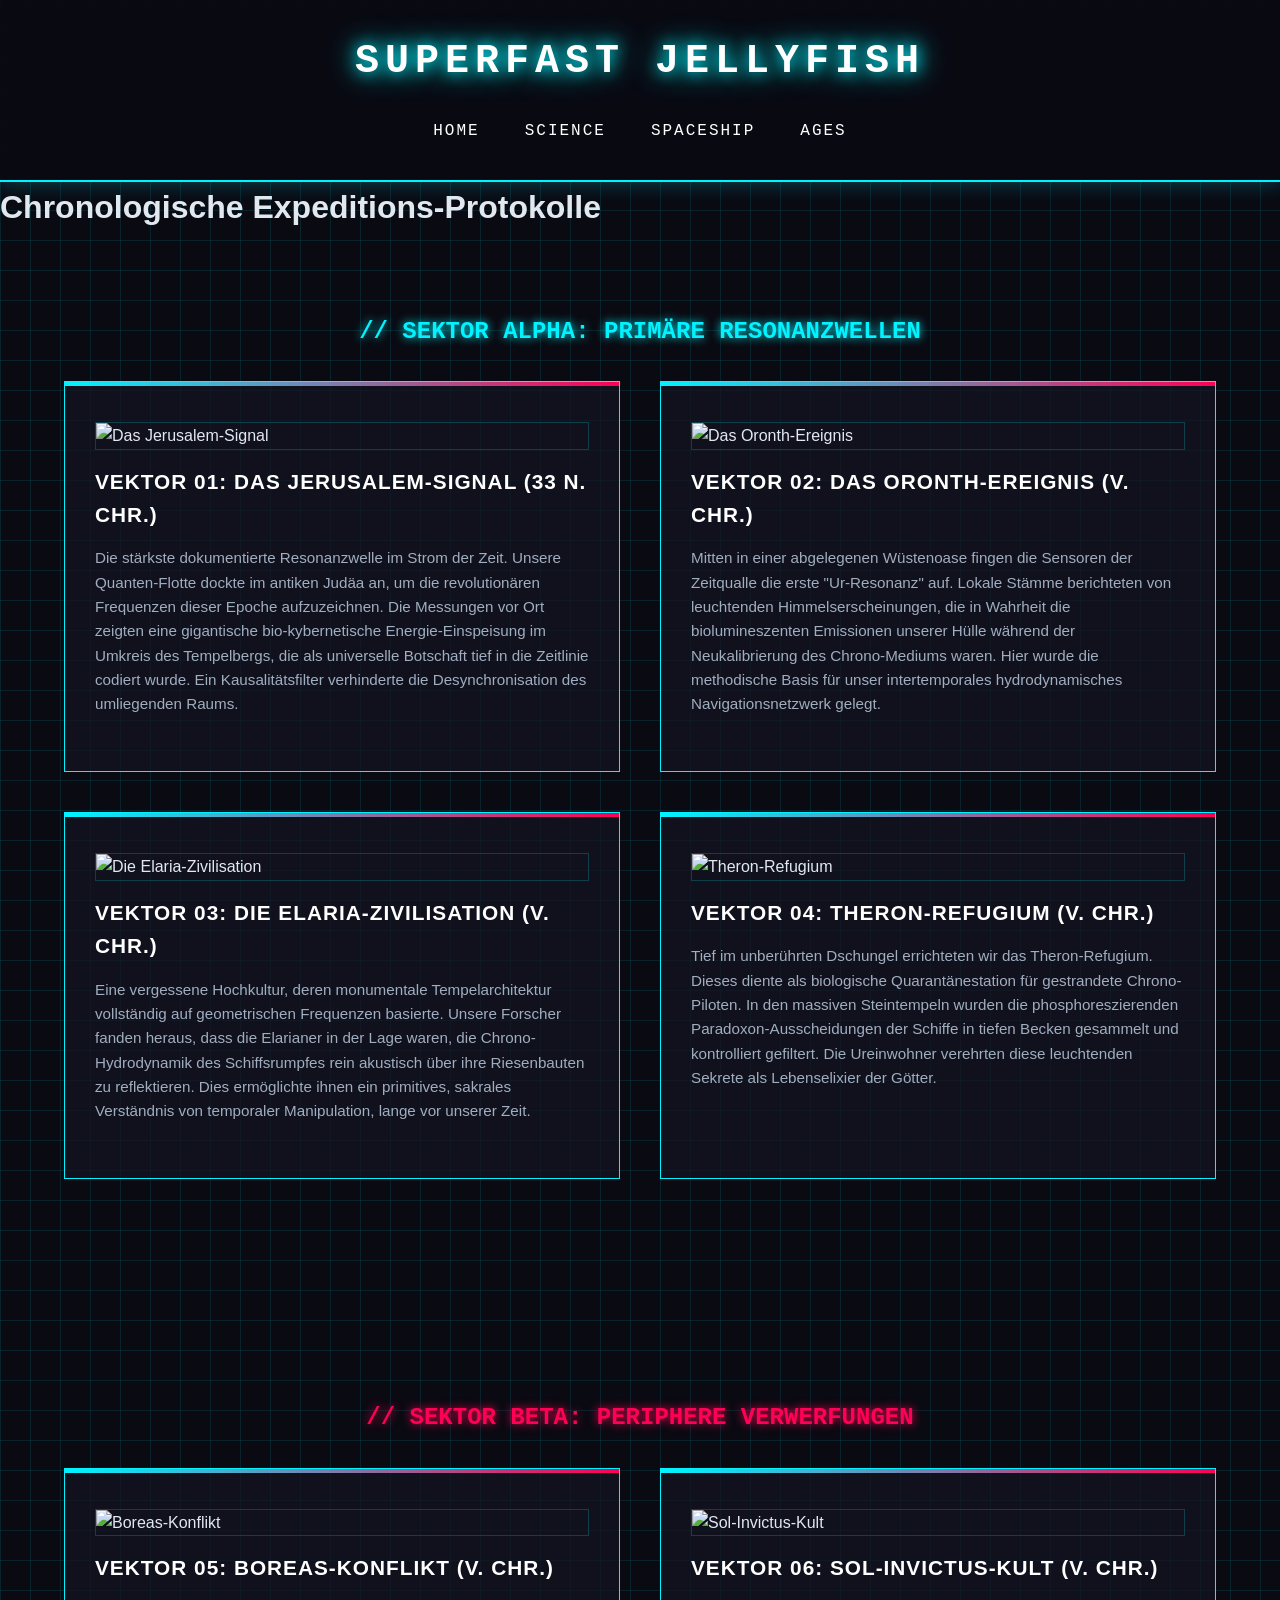
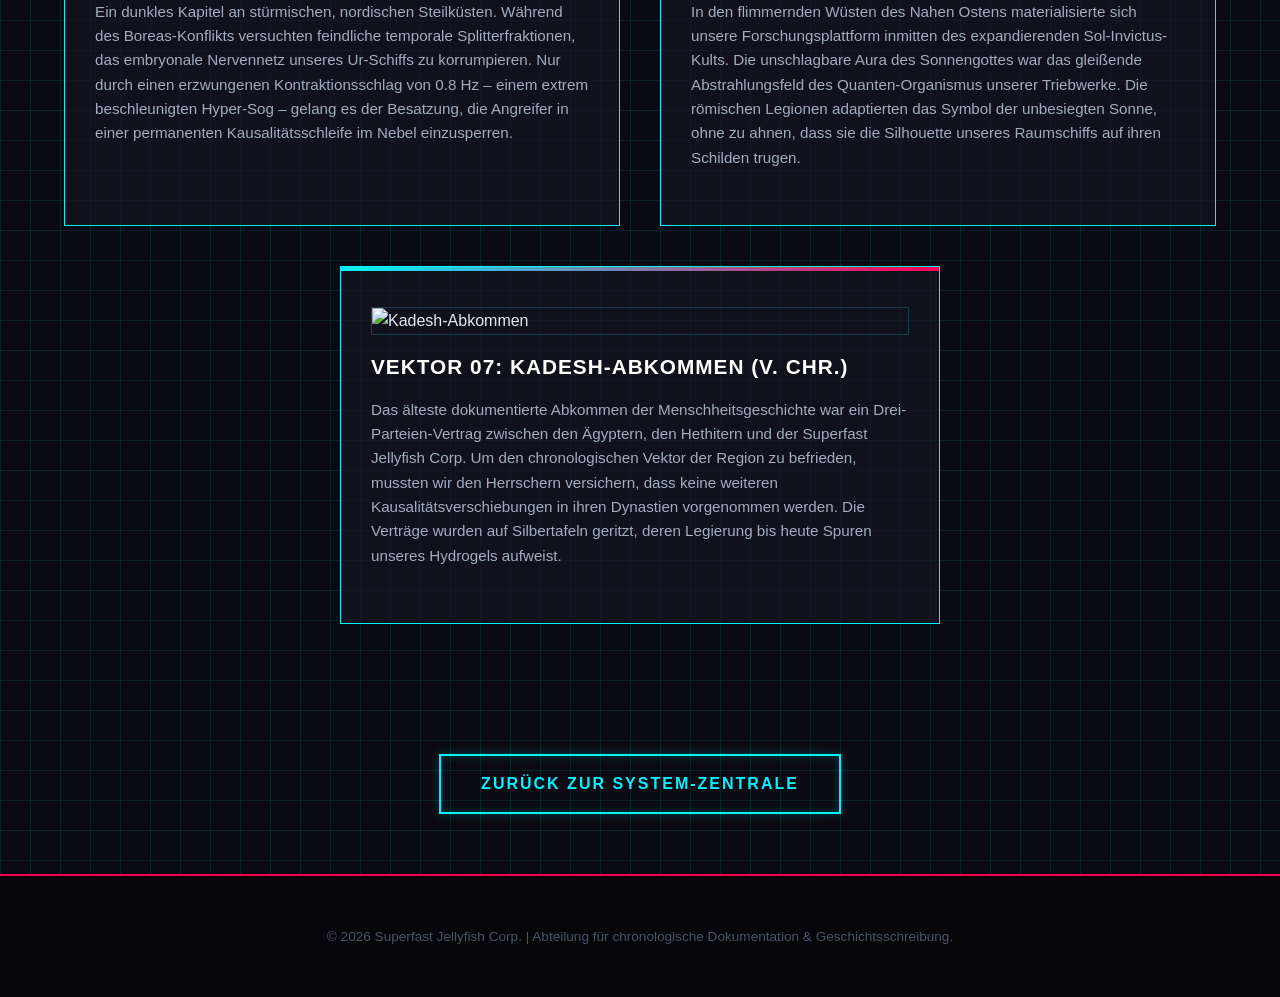
==== ages.html @ 8f86ed2e "better" ====
<!doctype html>
<html lang="de">
  <head>
    <meta charset="UTF-8" />
    <meta name="viewport" content="width=device-width, initial-scale=1.0" />
    <meta
      name="description"
      content="Chronologische Expeditionsberichte und Epochen-Logbücher der Superfast Jellyfish Quanten-Flotte."
    />
    <title>Superfast Jellyfish - Chrono Vector Logbücher</title>
    <link rel="stylesheet" href="style.css" />
  </head>
  <body>
    <header class="main-header">
      <div class="logo" role="banner">SUPERFAST JELLYFISH</div>
      <nav class="nav-bar" aria-label="Hauptnavigation">
        <a href="index.html#home">Home</a>
        <a href="science.html">Science</a>
        <a href="qualle.html">Spaceship</a>
        <a href="ages.html">Ages</a>
      </nav>
    </header>

    <main class="container">
      <h1 class="main-title">Chronologische Expeditions-Protokolle</h1>

      <section class="content-section" aria-labelledby="sector-alpha">
        <h2
          id="sector-alpha"
          style="
            color: var(--neon-cyan);
            text-shadow: 0 0 10px var(--neon-cyan);
            margin-bottom: 30px;
            text-transform: uppercase;
            font-family: &quot;Courier New&quot;, monospace;
          "
        >
          // Sektor Alpha: Primäre Resonanzwellen
        </h2>

        <div class="science-grid">
          <article class="science-article">
            <figure
              style="
                margin-bottom: 15px;
                border: 1px solid rgba(0, 243, 255, 0.2);
                overflow: hidden;
              "
            >
              <img
                src="https://picsum.photos/id/1015/400/250"
                alt="Das Jerusalem-Signal"
                style="width: 100%; display: block"
              />
            </figure>
            <h2>Vektor 01: Das Jerusalem-Signal (33 n. Chr.)</h2>
            <p>
              Die stärkste dokumentierte Resonanzwelle im Strom der Zeit. Unsere
              Quanten-Flotte dockte im antiken Judäa an, um die revolutionären
              Frequenzen dieser Epoche aufzuzeichnen. Die Messungen vor Ort
              zeigten eine gigantische bio-kybernetische Energie-Einspeisung im
              Umkreis des Tempelbergs, die als universelle Botschaft tief in die
              Zeitlinie codiert wurde. Ein Kausalitätsfilter verhinderte die
              Desynchronisation des umliegenden Raums.
            </p>
          </article>

          <article class="science-article">
            <figure
              style="
                margin-bottom: 15px;
                border: 1px solid rgba(0, 243, 255, 0.2);
                overflow: hidden;
              "
            >
              <img
                src="https://picsum.photos/id/1016/400/250"
                alt="Das Oronth-Ereignis"
                style="width: 100%; display: block"
              />
            </figure>
            <h2>Vektor 02: Das Oronth-Ereignis (v. Chr.)</h2>
            <p>
              Mitten in einer abgelegenen Wüstenoase fingen die Sensoren der
              Zeitqualle die erste "Ur-Resonanz" auf. Lokale Stämme berichteten
              von leuchtenden Himmelserscheinungen, die in Wahrheit die
              biolumineszenten Emissionen unserer Hülle während der
              Neukalibrierung des Chrono-Mediums waren. Hier wurde die
              methodische Basis für unser intertemporales hydrodynamisches
              Navigationsnetzwerk gelegt.
            </p>
          </article>
        </div>

        <div class="science-grid" style="margin-top: 40px">
          <article class="science-article">
            <figure
              style="
                margin-bottom: 15px;
                border: 1px solid rgba(0, 243, 255, 0.2);
                overflow: hidden;
              "
            >
              <img
                src="https://picsum.photos/id/1043/400/250"
                alt="Die Elaria-Zivilisation"
                style="width: 100%; display: block"
              />
            </figure>
            <h2>Vektor 03: Die Elaria-Zivilisation (v. Chr.)</h2>
            <p>
              Eine vergessene Hochkultur, deren monumentale Tempelarchitektur
              vollständig auf geometrischen Frequenzen basierte. Unsere Forscher
              fanden heraus, dass die Elarianer in der Lage waren, die
              Chrono-Hydrodynamik des Schiffsrumpfes rein akustisch über ihre
              Riesenbauten zu reflektieren. Dies ermöglichte ihnen ein
              primitives, sakrales Verständnis von temporaler Manipulation,
              lange vor unserer Zeit.
            </p>
          </article>

          <article class="science-article">
            <figure
              style="
                margin-bottom: 15px;
                border: 1px solid rgba(0, 243, 255, 0.2);
                overflow: hidden;
              "
            >
              <img
                src="https://picsum.photos/id/1039/400/250"
                alt="Theron-Refugium"
                style="width: 100%; display: block"
              />
            </figure>
            <h2>Vektor 04: Theron-Refugium (v. Chr.)</h2>
            <p>
              Tief im unberührten Dschungel errichteten wir das Theron-Refugium.
              Dieses diente als biologische Quarantänestation für gestrandete
              Chrono-Piloten. In den massiven Steintempeln wurden die
              phosphoreszierenden Paradoxon-Ausscheidungen der Schiffe in tiefen
              Becken gesammelt und kontrolliert gefiltert. Die Ureinwohner
              verehrten diese leuchtenden Sekrete als Lebenselixier der Götter.
            </p>
          </article>
        </div>
      </section>

      <section
        class="content-section"
        style="margin-top: 60px"
        aria-labelledby="sector-beta"
      >
        <h2
          id="sector-beta"
          style="
            color: var(--neon-pink);
            text-shadow: 0 0 10px var(--neon-pink);
            margin-bottom: 30px;
            text-transform: uppercase;
            font-family: &quot;Courier New&quot;, monospace;
          "
        >
          // Sektor Beta: Periphere Verwerfungen
        </h2>

        <div class="science-grid">
          <article class="science-article">
            <figure
              style="
                margin-bottom: 15px;
                border: 1px solid rgba(0, 243, 255, 0.2);
                overflow: hidden;
              "
            >
              <img
                src="https://picsum.photos/id/1022/400/250"
                alt="Boreas-Konflikt"
                style="width: 100%; display: block"
              />
            </figure>
            <h2>Vektor 05: Boreas-Konflikt (v. Chr.)</h2>
            <p>
              Ein dunkles Kapitel an stürmischen, nordischen Steilküsten.
              Während des Boreas-Konflikts versuchten feindliche temporale
              Splitterfraktionen, das embryonale Nervennetz unseres Ur-Schiffs
              zu korrumpieren. Nur durch einen erzwungenen Kontraktionsschlag
              von 0.8 Hz – einem extrem beschleunigten Hyper-Sog – gelang es der
              Besatzung, die Angreifer in einer permanenten Kausalitätsschleife
              im Nebel einzusperren.
            </p>
          </article>

          <article class="science-article">
            <figure
              style="
                margin-bottom: 15px;
                border: 1px solid rgba(0, 243, 255, 0.2);
                overflow: hidden;
              "
            >
              <img
                src="https://picsum.photos/id/1019/400/250"
                alt="Sol-Invictus-Kult"
                style="width: 100%; display: block"
              />
            </figure>
            <h2>Vektor 06: Sol-Invictus-Kult (v. Chr.)</h2>
            <p>
              In den flimmernden Wüsten des Nahen Ostens materialisierte sich
              unsere Forschungsplattform inmitten des expandierenden
              Sol-Invictus-Kults. Die unschlagbare Aura des Sonnengottes war das
              gleißende Abstrahlungsfeld des Quanten-Organismus unserer
              Triebwerke. Die römischen Legionen adaptierten das Symbol der
              unbesiegten Sonne, ohne zu ahnen, dass sie die Silhouette unseres
              Raumschiffs auf ihren Schilden trugen.
            </p>
          </article>
        </div>

        <div
          class="science-grid"
          style="margin-top: 40px; justify-content: center"
        >
          <article
            class="science-article"
            style="max-width: 600px; margin: 0 auto"
          >
            <figure
              style="
                margin-bottom: 15px;
                border: 1px solid rgba(0, 243, 255, 0.2);
                overflow: hidden;
              "
            >
              <img
                src="https://picsum.photos/id/1048/400/250"
                alt="Kadesh-Abkommen"
                style="width: 100%; display: block"
              />
            </figure>
            <h2>Vektor 07: Kadesh-Abkommen (v. Chr.)</h2>
            <p>
              Das älteste dokumentierte Abkommen der Menschheitsgeschichte war
              ein Drei-Parteien-Vertrag zwischen den Ägyptern, den Hethitern und
              der Superfast Jellyfish Corp. Um den chronologischen Vektor der
              Region zu befrieden, mussten wir den Herrschern versichern, dass
              keine weiteren Kausalitätsverschiebungen in ihren Dynastien
              vorgenommen werden. Die Verträge wurden auf Silbertafeln geritzt,
              deren Legierung bis heute Spuren unseres Hydrogels aufweist.
            </p>
          </article>
        </div>
      </section>

      <div style="text-align: center; margin-top: 50px">
        <a href="index.html" class="btn-back">Zurück zur System-Zentrale</a>
      </div>
    </main>

    <footer class="main-footer">
      <p>
        &copy; 2026 Superfast Jellyfish Corp. | Abteilung für chronologische
        Dokumentation & Geschichtsschreibung.
      </p>
    </footer>
  </body>
</html>
---- style.css ----
/* ==========================================================================
   1. GLOBAL STYLES & TRON-FUTURE MATRIX
   ========================================================================== */
:root {
  --neon-cyan: #00f3ff;
  --neon-pink: #ff0055;
  --neon-green: #39ff14;
  --dark-void: #0a0a12;
  --grid-line: rgba(0, 243, 255, 0.1);
  --text-gray: #a0aec0;
  --text-light: #e2e8f0;
}

* {
  box-sizing: border-box;
  margin: 0;
  padding: 0;
}

body {
  background-color: var(--dark-void);
  background-image:
    linear-gradient(var(--grid-line) 1px, transparent 1px),
    linear-gradient(90deg, var(--grid-line) 1px, transparent 1px);
  background-size: 30px 30px;
  color: var(--text-light);
  overflow-x: hidden;
  font-family: "Segoe UI", Tahoma, Geneva, Verdana, sans-serif;
  line-height: 1.6;
}

/* ==========================================================================
   2. NAVIGATION & HEADER
   ========================================================================== */
.main-header {
  background-color: rgba(10, 10, 18, 0.85);
  backdrop-filter: blur(10px);
  border-bottom: 2px solid var(--neon-cyan);
  box-shadow: 0 0 20px rgba(0, 243, 255, 0.3);
  padding: 30px 5%;
  display: flex;
  flex-direction: column;
  align-items: center;
  gap: 20px;
  position: sticky;
  top: 0;
  z-index: 100;
}

.logo {
  color: #fff;
  text-shadow:
    0 0 15px var(--neon-cyan),
    0 0 30px var(--neon-cyan);
  font-family: "Courier New", monospace;
  letter-spacing: 6px;
  font-size: 2.5rem;
  font-weight: 900;
  text-align: center;
}

.nav-bar {
  display: flex;
  justify-content: center;
  flex-wrap: wrap;
  gap: 15px;
}

.nav-bar a {
  position: relative;
  font-family: "Courier New", monospace;
  text-transform: uppercase;
  letter-spacing: 2px;
  font-size: 1rem;
  transition:
    color 0.3s,
    text-shadow 0.3s;
  margin: 5px 15px;
  text-decoration: none;
  color: #fff;
  z-index: 10;
}

.nav-bar a:hover {
  color: var(--neon-pink);
  text-shadow: 0 0 8px var(--neon-pink);
}

.nav-bar a::after {
  content: "";
  position: absolute;
  width: 0;
  height: 2px;
  bottom: -5px;
  left: 0;
  background-color: var(--neon-pink);
  transition: width 0.3s;
}

.nav-bar a:hover::after {
  width: 100%;
}

/* ==========================================================================
   3. HERO SECTION
   ========================================================================== */
.hero {
  background:
    linear-gradient(rgba(10, 10, 18, 0.5), rgba(10, 10, 18, 0.9)),
    url("spaceship.png") no-repeat center center/cover;
  min-height: 65vh;
  border-bottom: 1px solid rgba(255, 0, 85, 0.3);
  position: relative;
  display: flex;
  flex-direction: column;
  justify-content: center;
  align-items: center;
  padding: 40px 20px;
  text-align: center;
}

.hero::before {
  content: "";
  position: absolute;
  top: 0;
  left: 0;
  right: 0;
  bottom: 0;
  background: radial-gradient(circle, transparent 40%, var(--dark-void) 95%);
  pointer-events: none;
}

.hero h1 {
  font-size: clamp(1.8rem, 5vw, 3rem);
  text-transform: uppercase;
  letter-spacing: 4px;
  color: #fff;
  text-shadow: 0 0 15px var(--neon-cyan);
  margin-bottom: 30px;
  max-width: 900px;
  z-index: 1;
}

.btn,
.btn-back,
.launch-btn {
  background: transparent;
  color: var(--neon-cyan);
  border: 2px solid var(--neon-cyan);
  box-shadow:
    0 0 10px rgba(0, 243, 255, 0.2),
    inset 0 0 10px rgba(0, 243, 255, 0.2);
  padding: 15px 40px;
  font-weight: bold;
  text-transform: uppercase;
  letter-spacing: 2px;
  transition: all 0.4s ease;
  text-decoration: none;
  display: inline-block;
  cursor: pointer;
  z-index: 1;
}

.btn:hover,
.btn-back:hover,
.launch-btn:hover {
  background-color: var(--neon-cyan);
  color: var(--dark-void);
  box-shadow: 0 0 35px var(--neon-cyan);
  transform: scale(1.05);
}

/* ==========================================================================
   4. LAYOUT GRIDS
   ========================================================================== */
.content-section {
  padding: 80px 5%;
  max-width: 1400px;
  margin: 0 auto;
  text-align: center;
}

.section-title {
  font-size: clamp(1.5rem, 4vw, 2.2rem);
  text-transform: uppercase;
  letter-spacing: 3px;
  color: #fff;
  text-shadow: 0 0 10px var(--neon-pink);
  margin-bottom: 50px;
}

.card-container,
.science-grid {
  display: grid;
  grid-template-columns: repeat(auto-fit, minmax(300px, 1fr));
  gap: 40px;
}

.gallery-grid {
  display: grid;
  grid-template-columns: repeat(auto-fit, minmax(280px, 1fr));
  gap: 35px;
  margin-top: 50px;
}

/* ==========================================================================
   5. TEXTBOXEN & FORM-PANELS (ECHTER 1.2 LUPENEFFEKT MIT GRID-OVERRIDE)
   ========================================================================== */
.cyber-card,
.science-article,
.biotech-section,
.calibration-form {
  background: rgba(20, 20, 35, 0.7);
  border: 1px solid var(--neon-cyan);
  padding: 40px 30px;
  text-align: left;
  position: relative;
  transform: scale(1);
  z-index: 1;
  transition:
    transform 0.3s cubic-bezier(0.25, 1, 0.5, 1),
    box-shadow 0.3s ease,
    border-color 0.3s ease;
}

.cyber-card::before,
.science-article::before,
.biotech-section::before,
.calibration-form::before {
  content: "";
  position: absolute;
  top: 0;
  left: 0;
  width: 100%;
  height: 4px;
  background: linear-gradient(90deg, var(--neon-cyan), var(--neon-pink));
}

/* Der gewollte 1.2er Zoom hebt das Element über Grid-Grenzen hinweg */
.cyber-card:hover,
.science-article:hover,
.biotech-section:hover,
.calibration-form:hover {
  transform: scale(1.2) !important;
  z-index: 20; /* Garantiert im Vordergrund */
  border-color: var(--neon-pink);
  box-shadow: 0 20px 40px rgba(255, 0, 85, 0.6);
}

.cyber-card h3,
.science-article h2,
.biotech-section h2,
.calibration-form legend {
  color: #fff;
  margin-bottom: 15px;
  font-size: 1.3rem;
  letter-spacing: 1px;
  text-transform: uppercase;
}

.cyber-card p,
.science-article p,
.biotech-section p {
  color: var(--text-gray);
  font-size: 0.95rem;
  margin-bottom: 15px;
}

.tech-fact {
  background: rgba(10, 10, 20, 0.6);
  border-left: 3px solid var(--neon-green);
  padding: 15px;
  margin-top: 15px;
  font-family: "Courier New", monospace;
  font-size: 0.9rem;
  color: var(--text-light);
  line-height: 1.5;
}

/* ==========================================================================
   6. BILDER-GALERIE (INNEN-ZOOM AUF 1.2)
   ========================================================================== */
.gallery-item {
  background: rgba(20, 20, 35, 0.7);
  border: 1px solid rgba(0, 243, 255, 0.3);
  padding: 15px;
  position: relative;
  z-index: 1;
  cursor: pointer;
  overflow: hidden;
  transition:
    box-shadow 0.3s ease,
    border-color 0.3s ease;
}

.gallery-item:hover {
  border-color: var(--neon-pink);
  box-shadow: 0 15px 35px rgba(255, 0, 85, 0.4);
}

.gallery-item img {
  width: 100%;
  height: 180px;
  object-fit: cover;
  display: block;
  border-bottom: 2px solid var(--neon-pink);
  filter: hue-rotate(340deg) saturate(1.3);
  transform: scale(1);
  transition: transform 0.3s cubic-bezier(0.25, 1, 0.5, 1);
}

.gallery-item:hover img {
  transform: scale(1.2);
}

.gallery-item figcaption {
  margin-top: 15px;
  font-weight: bold;
  font-family: "Courier New", monospace;
  letter-spacing: 1px;
  color: #fff;
  font-size: 0.9rem;
}

/* ==========================================================================
   7. FORMULARELEMENTE (TIME.HTML)
   ========================================================================== */
.input-group {
  margin-bottom: 20px;
}

.input-group label {
  display: block;
  font-family: "Courier New", monospace;
  color: var(--neon-cyan);
  margin-bottom: 8px;
}

.input-group input[type="text"],
.input-group select {
  width: 100%;
  padding: 12px;
  background: rgba(10, 10, 20, 0.8);
  border: 1px solid var(--neon-cyan);
  color: #fff;
  font-family: "Courier New", monospace;
}

.checkbox-grid {
  display: grid;
  gap: 10px;
  margin-top: 5px;
}

.checkbox-label {
  display: flex;
  align-items: center;
  gap: 10px;
  font-family: "Courier New", monospace;
  color: var(--text-gray);
  cursor: pointer;
}

.launch-btn {
  width: 100%;
  margin-top: 20px;
}

/* ==========================================================================
   8. FOOTER & RESPONSIVENESS
   ========================================================================== */
.main-footer {
  background-color: #05050a;
  border-top: 2px solid var(--neon-pink);
  padding: 50px 5%;
  text-align: center;
  margin-top: 60px;
}

.footer-links {
  margin-bottom: 25px;
}

.footer-links a {
  color: var(--text-gray);
  text-decoration: none;
  margin: 5px 20px;
  display: inline-block;
  font-size: 0.95rem;
  font-family: "Courier New", monospace;
  transition: color 0.3s;
}

.footer-links a:hover {
  color: var(--neon-cyan);
  text-shadow: 0 0 5px var(--neon-cyan);
}

.main-footer p {
  color: #4a5568;
  font-size: 0.85rem;
}

@media (max-width: 768px) {
  .logo {
    font-size: 1.8rem;
    letter-spacing: 3px;
  }
  .main-header {
    padding: 20px 3%;
  }
  .content-section {
    padding: 50px 3%;
  }
}
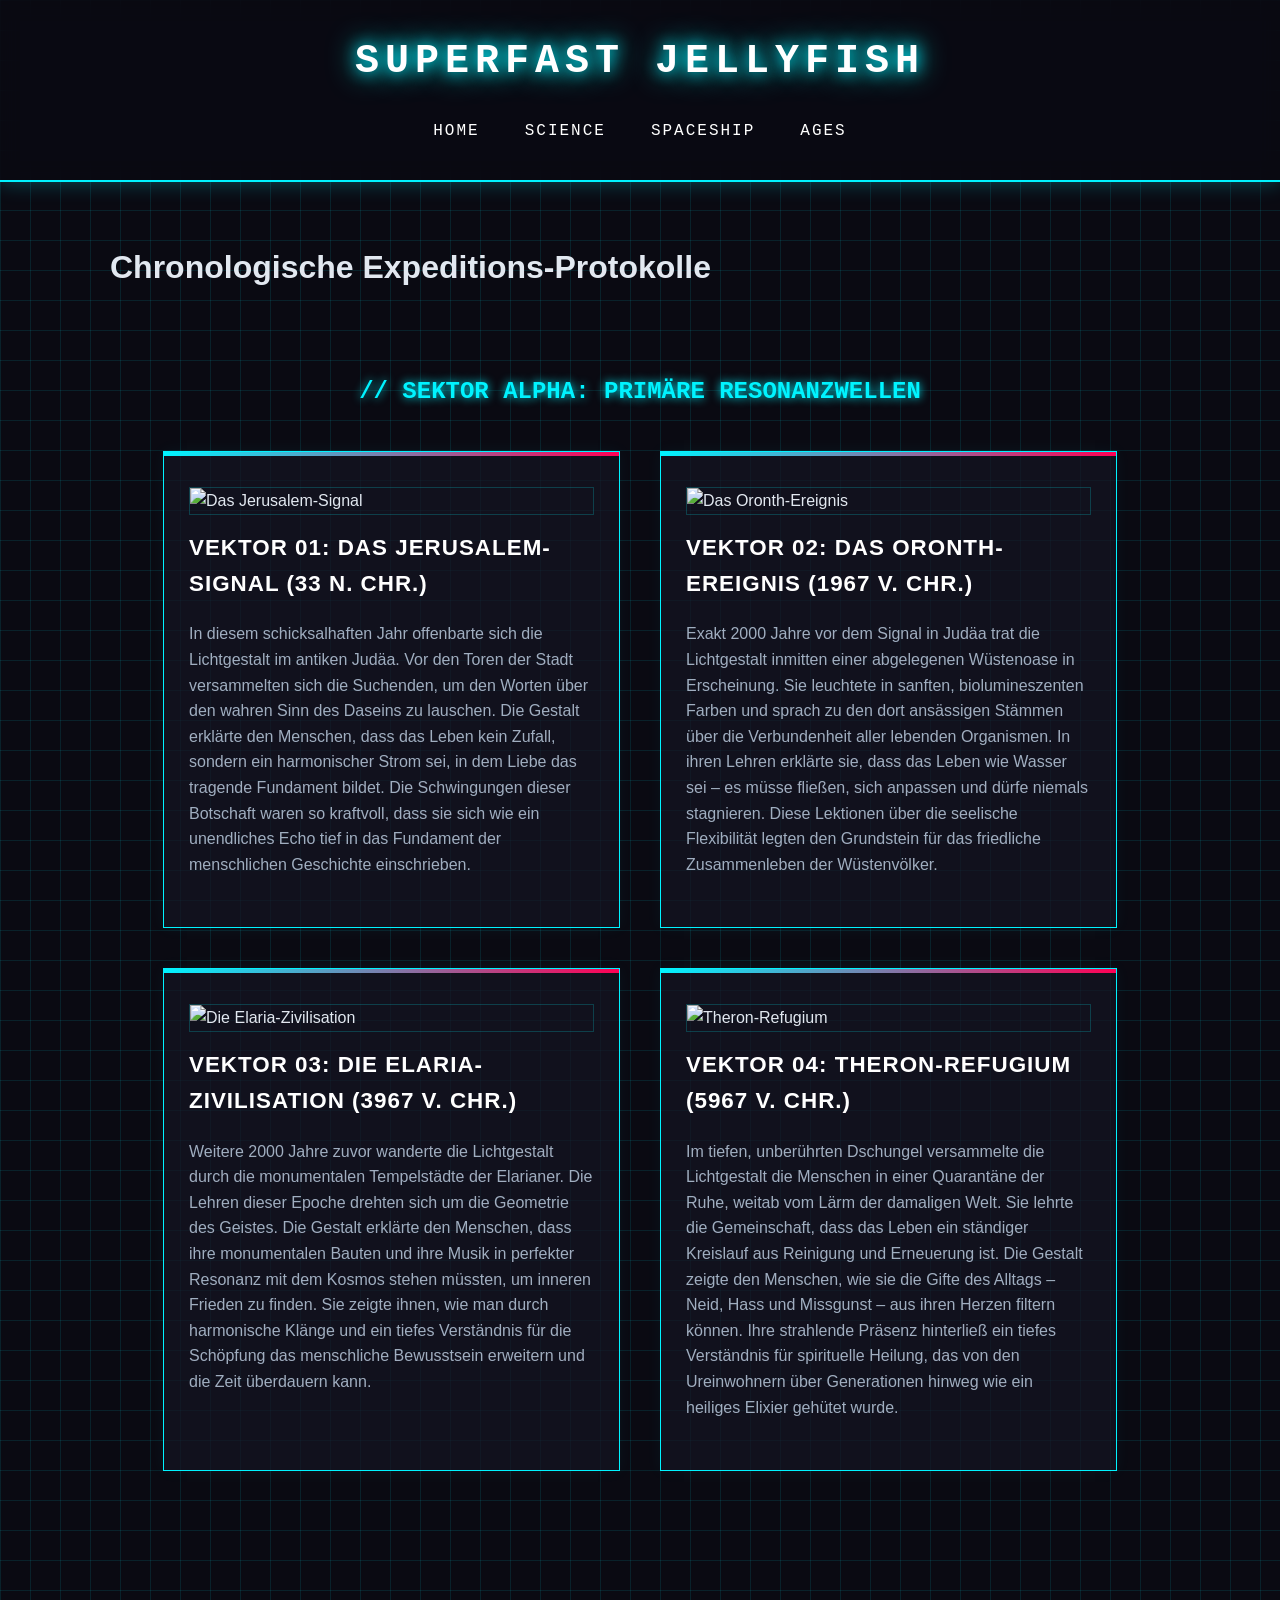
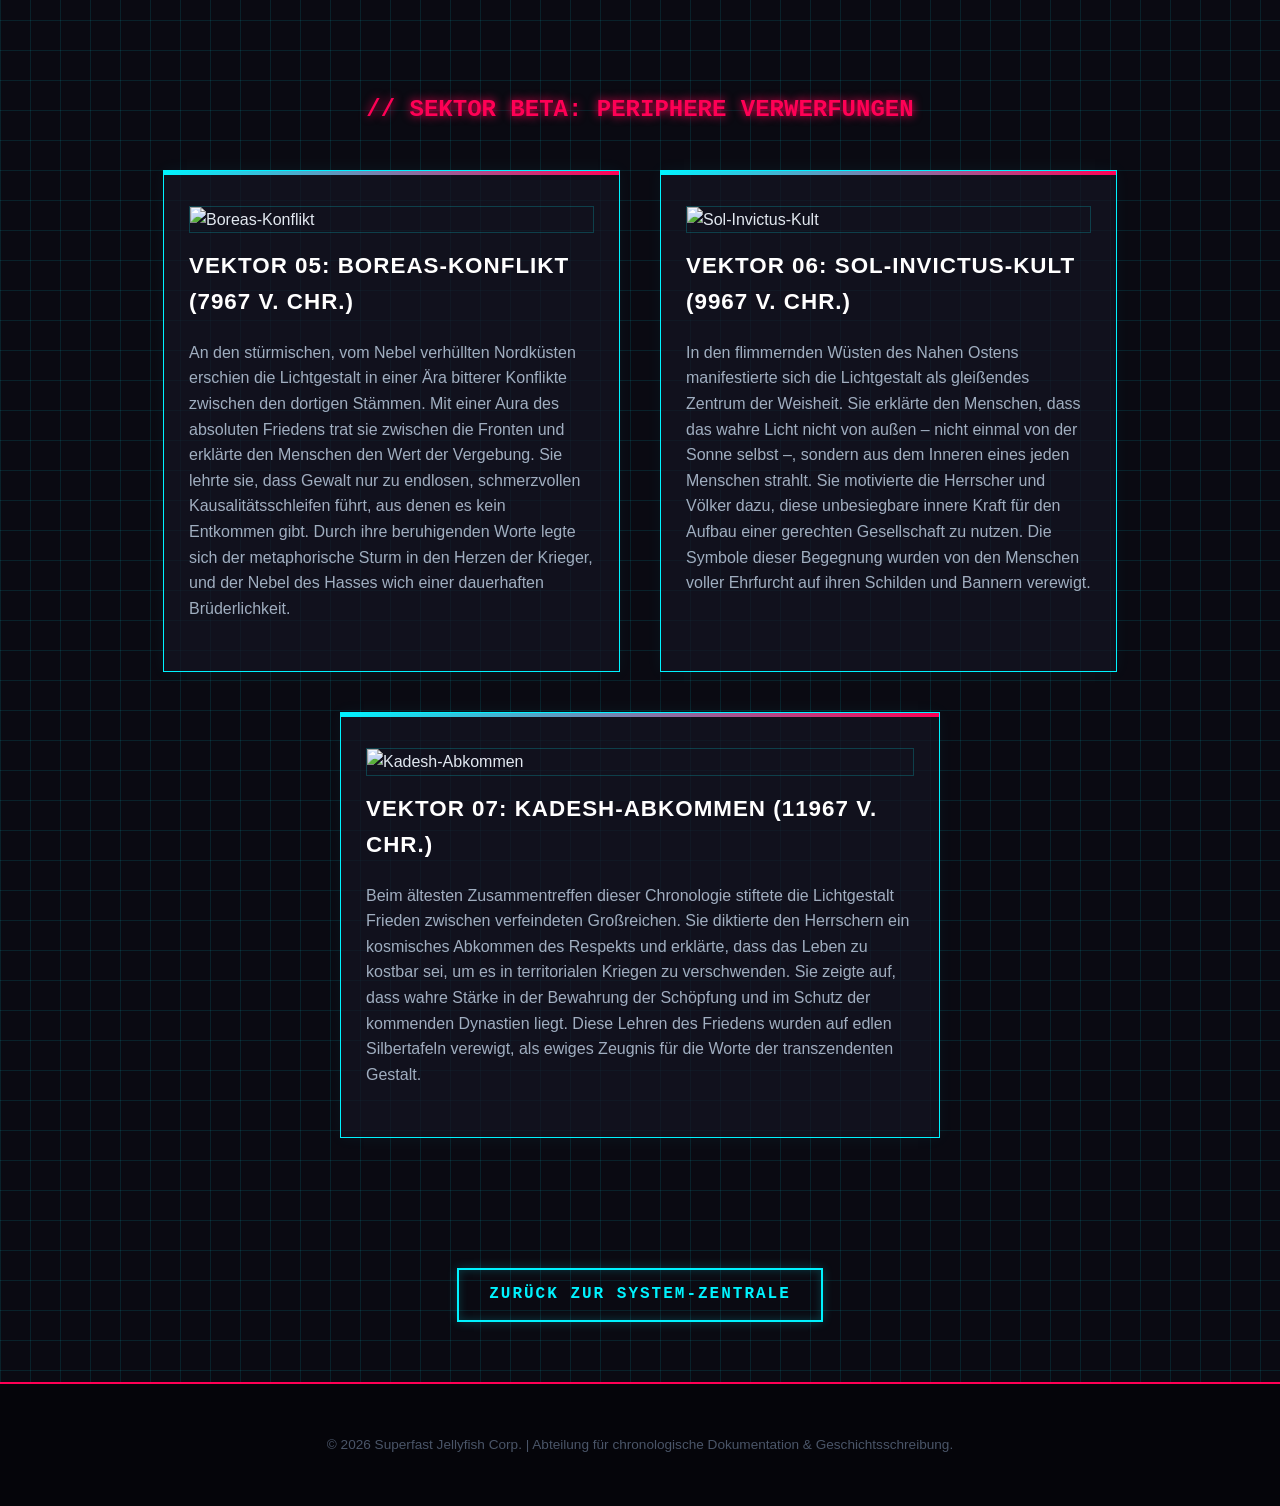
==== commit e8c41bff: "Texte geändert" ====
--- a/ages.html
+++ b/ages.html
@@ -55,13 +55,14 @@
             </figure>
             <h2>Vektor 01: Das Jerusalem-Signal (33 n. Chr.)</h2>
             <p>
-              Die stärkste dokumentierte Resonanzwelle im Strom der Zeit. Unsere
-              Quanten-Flotte dockte im antiken Judäa an, um die revolutionären
-              Frequenzen dieser Epoche aufzuzeichnen. Die Messungen vor Ort
-              zeigten eine gigantische bio-kybernetische Energie-Einspeisung im
-              Umkreis des Tempelbergs, die als universelle Botschaft tief in die
-              Zeitlinie codiert wurde. Ein Kausalitätsfilter verhinderte die
-              Desynchronisation des umliegenden Raums.
+              In diesem schicksalhaften Jahr offenbarte sich die Lichtgestalt im
+              antiken Judäa. Vor den Toren der Stadt versammelten sich die
+              Suchenden, um den Worten über den wahren Sinn des Daseins zu
+              lauschen. Die Gestalt erklärte den Menschen, dass das Leben kein
+              Zufall, sondern ein harmonischer Strom sei, in dem Liebe das
+              tragende Fundament bildet. Die Schwingungen dieser Botschaft waren
+              so kraftvoll, dass sie sich wie ein unendliches Echo tief in das
+              Fundament der menschlichen Geschichte einschrieben.
             </p>
           </article>
 
@@ -79,15 +80,16 @@
                 style="width: 100%; display: block"
               />
             </figure>
-            <h2>Vektor 02: Das Oronth-Ereignis (v. Chr.)</h2>
-            <p>
-              Mitten in einer abgelegenen Wüstenoase fingen die Sensoren der
-              Zeitqualle die erste "Ur-Resonanz" auf. Lokale Stämme berichteten
-              von leuchtenden Himmelserscheinungen, die in Wahrheit die
-              biolumineszenten Emissionen unserer Hülle während der
-              Neukalibrierung des Chrono-Mediums waren. Hier wurde die
-              methodische Basis für unser intertemporales hydrodynamisches
-              Navigationsnetzwerk gelegt.
+            <h2>Vektor 02: Das Oronth-Ereignis (1967 v. Chr.)</h2>
+            <p>
+              Exakt 2000 Jahre vor dem Signal in Judäa trat die Lichtgestalt
+              inmitten einer abgelegenen Wüstenoase in Erscheinung. Sie
+              leuchtete in sanften, biolumineszenten Farben und sprach zu den
+              dort ansässigen Stämmen über die Verbundenheit aller lebenden
+              Organismen. In ihren Lehren erklärte sie, dass das Leben wie
+              Wasser sei – es müsse fließen, sich anpassen und dürfe niemals
+              stagnieren. Diese Lektionen über die seelische Flexibilität legten
+              den Grundstein für das friedliche Zusammenleben der Wüstenvölker.
             </p>
           </article>
         </div>
@@ -107,15 +109,16 @@
                 style="width: 100%; display: block"
               />
             </figure>
-            <h2>Vektor 03: Die Elaria-Zivilisation (v. Chr.)</h2>
-            <p>
-              Eine vergessene Hochkultur, deren monumentale Tempelarchitektur
-              vollständig auf geometrischen Frequenzen basierte. Unsere Forscher
-              fanden heraus, dass die Elarianer in der Lage waren, die
-              Chrono-Hydrodynamik des Schiffsrumpfes rein akustisch über ihre
-              Riesenbauten zu reflektieren. Dies ermöglichte ihnen ein
-              primitives, sakrales Verständnis von temporaler Manipulation,
-              lange vor unserer Zeit.
+            <h2>Vektor 03: Die Elaria-Zivilisation (3967 v. Chr.)</h2>
+            <p>
+              Weitere 2000 Jahre zuvor wanderte die Lichtgestalt durch die
+              monumentalen Tempelstädte der Elarianer. Die Lehren dieser Epoche
+              drehten sich um die Geometrie des Geistes. Die Gestalt erklärte
+              den Menschen, dass ihre monumentalen Bauten und ihre Musik in
+              perfekter Resonanz mit dem Kosmos stehen müssten, um inneren
+              Frieden zu finden. Sie zeigte ihnen, wie man durch harmonische
+              Klänge und ein tiefes Verständnis für die Schöpfung das
+              menschliche Bewusstsein erweitern und die Zeit überdauern kann.
             </p>
           </article>
 
@@ -133,14 +136,17 @@
                 style="width: 100%; display: block"
               />
             </figure>
-            <h2>Vektor 04: Theron-Refugium (v. Chr.)</h2>
-            <p>
-              Tief im unberührten Dschungel errichteten wir das Theron-Refugium.
-              Dieses diente als biologische Quarantänestation für gestrandete
-              Chrono-Piloten. In den massiven Steintempeln wurden die
-              phosphoreszierenden Paradoxon-Ausscheidungen der Schiffe in tiefen
-              Becken gesammelt und kontrolliert gefiltert. Die Ureinwohner
-              verehrten diese leuchtenden Sekrete als Lebenselixier der Götter.
+            <h2>Vektor 04: Theron-Refugium (5967 v. Chr.)</h2>
+            <p>
+              Im tiefen, unberührten Dschungel versammelte die Lichtgestalt die
+              Menschen in einer Quarantäne der Ruhe, weitab vom Lärm der
+              damaligen Welt. Sie lehrte die Gemeinschaft, dass das Leben ein
+              ständiger Kreislauf aus Reinigung und Erneuerung ist. Die Gestalt
+              zeigte den Menschen, wie sie die Gifte des Alltags – Neid, Hass
+              und Missgunst – aus ihren Herzen filtern können. Ihre strahlende
+              Präsenz hinterließ ein tiefes Verständnis für spirituelle Heilung,
+              das von den Ureinwohnern über Generationen hinweg wie ein heiliges
+              Elixier gehütet wurde.
             </p>
           </article>
         </div>
@@ -179,15 +185,17 @@
                 style="width: 100%; display: block"
               />
             </figure>
-            <h2>Vektor 05: Boreas-Konflikt (v. Chr.)</h2>
-            <p>
-              Ein dunkles Kapitel an stürmischen, nordischen Steilküsten.
-              Während des Boreas-Konflikts versuchten feindliche temporale
-              Splitterfraktionen, das embryonale Nervennetz unseres Ur-Schiffs
-              zu korrumpieren. Nur durch einen erzwungenen Kontraktionsschlag
-              von 0.8 Hz – einem extrem beschleunigten Hyper-Sog – gelang es der
-              Besatzung, die Angreifer in einer permanenten Kausalitätsschleife
-              im Nebel einzusperren.
+            <h2>Vektor 05: Boreas-Konflikt (7967 v. Chr.)</h2>
+            <p>
+              An den stürmischen, vom Nebel verhüllten Nordküsten erschien die
+              Lichtgestalt in einer Ära bitterer Konflikte zwischen den dortigen
+              Stämmen. Mit einer Aura des absoluten Friedens trat sie zwischen
+              die Fronten und erklärte den Menschen den Wert der Vergebung. Sie
+              lehrte sie, dass Gewalt nur zu endlosen, schmerzvollen
+              Kausalitätsschleifen führt, aus denen es kein Entkommen gibt.
+              Durch ihre beruhigenden Worte legte sich der metaphorische Sturm
+              in den Herzen der Krieger, und der Nebel des Hasses wich einer
+              dauerhaften Brüderlichkeit.
             </p>
           </article>
 
@@ -205,15 +213,17 @@
                 style="width: 100%; display: block"
               />
             </figure>
-            <h2>Vektor 06: Sol-Invictus-Kult (v. Chr.)</h2>
-            <p>
-              In den flimmernden Wüsten des Nahen Ostens materialisierte sich
-              unsere Forschungsplattform inmitten des expandierenden
-              Sol-Invictus-Kults. Die unschlagbare Aura des Sonnengottes war das
-              gleißende Abstrahlungsfeld des Quanten-Organismus unserer
-              Triebwerke. Die römischen Legionen adaptierten das Symbol der
-              unbesiegten Sonne, ohne zu ahnen, dass sie die Silhouette unseres
-              Raumschiffs auf ihren Schilden trugen.
+            <h2>Vektor 06: Sol-Invictus-Kult (9967 v. Chr.)</h2>
+            <p>
+              In den flimmernden Wüsten des Nahen Ostens manifestierte sich die
+              Lichtgestalt als gleißendes Zentrum der Weisheit. Sie erklärte den
+              Menschen, dass das wahre Licht nicht von außen – nicht einmal von
+              der Sonne selbst –, sondern aus dem Inneren eines jeden Menschen
+              strahlt. Sie motivierte die Herrscher und Völker dazu, diese
+              unbesiegbare innere Kraft für den Aufbau einer gerechten
+              Gesellschaft zu nutzen. Die Symbole dieser Begegnung wurden von
+              den Menschen voller Ehrfurcht auf ihren Schilden und Bannern
+              verewigt.
             </p>
           </article>
         </div>
@@ -239,15 +249,17 @@
                 style="width: 100%; display: block"
               />
             </figure>
-            <h2>Vektor 07: Kadesh-Abkommen (v. Chr.)</h2>
-            <p>
-              Das älteste dokumentierte Abkommen der Menschheitsgeschichte war
-              ein Drei-Parteien-Vertrag zwischen den Ägyptern, den Hethitern und
-              der Superfast Jellyfish Corp. Um den chronologischen Vektor der
-              Region zu befrieden, mussten wir den Herrschern versichern, dass
-              keine weiteren Kausalitätsverschiebungen in ihren Dynastien
-              vorgenommen werden. Die Verträge wurden auf Silbertafeln geritzt,
-              deren Legierung bis heute Spuren unseres Hydrogels aufweist.
+            <h2>Vektor 07: Kadesh-Abkommen (11967 v. Chr.)</h2>
+            <p>
+              Beim ältesten Zusammentreffen dieser Chronologie stiftete die
+              Lichtgestalt Frieden zwischen verfeindeten Großreichen. Sie
+              diktierte den Herrschern ein kosmisches Abkommen des Respekts und
+              erklärte, dass das Leben zu kostbar sei, um es in territorialen
+              Kriegen zu verschwenden. Sie zeigte auf, dass wahre Stärke in der
+              Bewahrung der Schöpfung und im Schutz der kommenden Dynastien
+              liegt. Diese Lehren des Friedens wurden auf edlen Silbertafeln
+              verewigt, als ewiges Zeugnis für die Worte der transzendenten
+              Gestalt.
             </p>
           </article>
         </div>
--- a/style.css
+++ b/style.css
@@ -413,3 +413,236 @@
     padding: 50px 3%;
   }
 }
+/* ==========================================================================
+   9. EXTRA STYLES FOR SCIENCE GRID & CARD EFFECTS
+   ========================================================================== */
+.container {
+  max-width: 1100px;
+  margin: 60px auto;
+  padding: 0 20px;
+}
+
+.science-grid {
+  display: grid;
+  grid-template-columns: repeat(auto-fit, minmax(300px, 1fr));
+  gap: 40px;
+  margin-top: 40px;
+}
+
+.grid-margin-top {
+  margin-top: 40px;
+}
+
+/* --- THE CARD HOVER & MAGNIFY EFFECT --- */
+.science-article {
+  background: rgba(20, 20, 35, 0.7);
+  border: 1px solid var(--neon-cyan);
+  padding: 35px 25px;
+  position: relative;
+  box-shadow: 0 0 15px rgba(0, 243, 255, 0.05);
+  transform: scale(1);
+  z-index: 1;
+  transition:
+    transform 0.3s cubic-bezier(0.25, 1, 0.5, 1),
+    box-shadow 0.3s ease,
+    border-color 0.3s ease;
+}
+
+.science-article::before {
+  content: "";
+  position: absolute;
+  top: 0;
+  left: 0;
+  width: 100%;
+  height: 4px;
+  background: linear-gradient(90deg, var(--neon-cyan), var(--neon-pink));
+}
+
+/* 1.2 Lupeneffekt */
+.science-article:hover {
+  transform: scale(1.2) !important;
+  z-index: 20;
+  border-color: var(--neon-pink);
+  box-shadow: 0 20px 40px rgba(255, 0, 85, 0.6);
+}
+
+.science-article h2 {
+  color: #fff;
+  font-size: 1.4rem;
+  text-transform: uppercase;
+  letter-spacing: 1px;
+  margin-bottom: 20px;
+}
+
+.science-article p {
+  color: var(--text-gray);
+  font-size: 1rem;
+  margin-bottom: 15px;
+}
+
+.science-main-theory {
+  margin-top: 40px;
+}
+
+.article-full-width {
+  grid-column: 1 / -1;
+}
+
+/* --- BLOCKQUOTE & THEOREM --- */
+.theory-blockquote {
+  background: rgba(0, 243, 255, 0.05);
+  border: 1px dashed var(--neon-cyan);
+  padding: 30px;
+  margin: 50px 0;
+  text-align: center;
+  font-style: italic;
+  font-size: 1.2rem;
+  text-shadow: 0 0 5px rgba(0, 243, 255, 0.3);
+}
+
+.summary-theorem {
+  border-top: 1px dashed var(--neon-cyan);
+  padding-top: 15px;
+  margin-top: 15px;
+  font-style: italic;
+  color: var(--neon-green);
+}
+
+/* --- CHRONO MATRIX DATA TABLE --- */
+.table-container {
+  overflow-x: auto;
+  margin-top: 20px;
+}
+
+.chrono-table {
+  width: 100%;
+  border-collapse: collapse;
+  font-family: "Courier New", monospace;
+  font-size: 0.85rem;
+  color: var(--text-light);
+  text-align: left;
+}
+
+.chrono-table th {
+  padding: 10px;
+  border-bottom: 2px solid var(--neon-pink);
+  background: rgba(255, 0, 85, 0.1);
+}
+
+.chrono-table td {
+  padding: 10px;
+  border-bottom: 1px solid rgba(0, 243, 255, 0.2);
+}
+
+.status-stable-label {
+  font-weight: bold;
+  color: var(--neon-cyan);
+}
+
+.status-stable-text {
+  color: var(--neon-cyan);
+}
+
+.status-unstable-label {
+  font-weight: bold;
+  color: var(--neon-pink);
+}
+
+.status-unstable-text {
+  color: var(--neon-pink);
+}
+
+.table-desc {
+  color: var(--text-gray);
+}
+/* ==========================================================================
+   10. SPACESHIP BLUEPRINT SPECIFIC STYLES
+   ========================================================================== */
+.scan-container {
+  border: 2px solid var(--neon-cyan);
+  background: rgba(5, 5, 10, 0.8);
+  padding: 20px;
+  margin-bottom: 50px;
+  box-shadow: 0 0 30px rgba(0, 243, 255, 0.15);
+  position: relative;
+  transform: scale(1);
+  z-index: 1;
+  transition:
+    transform 0.3s cubic-bezier(0.25, 1, 0.5, 1),
+    box-shadow 0.3s ease,
+    border-color 0.3s ease;
+}
+
+/* Neuer Hover-Effekt für den oberen Bild-Kasten */
+.scan-container:hover {
+  transform: scale(1.05) !important;
+  z-index: 20;
+  border-color: var(--neon-pink);
+  box-shadow: 0 20px 40px rgba(255, 0, 85, 0.5);
+}
+
+.scan-container::before {
+  content: "BIOMETRIC SCAN: SUBJECT J-01 ... ONLINE";
+  position: absolute;
+  top: -12px;
+  left: 20px;
+  background: var(--dark-void);
+  color: var(--neon-green);
+  padding: 0 10px;
+  font-size: 0.8rem;
+  font-family: "Courier New", monospace;
+}
+
+.blueprint-img {
+  width: 100%;
+  max-height: 500px;
+  object-fit: cover;
+  display: block;
+  border: 1px solid rgba(255, 255, 255, 0.1);
+}
+
+.tech-specs {
+  display: grid;
+  grid-template-columns: repeat(auto-fit, minmax(200px, 1fr));
+  gap: 15px;
+  margin-top: 20px;
+  background: rgba(0, 0, 0, 0.5);
+  padding: 15px;
+  border: 1px solid rgba(0, 243, 255, 0.2);
+  font-size: 0.85rem;
+  color: var(--neon-green);
+  font-family: "Courier New", monospace;
+}
+
+.tech-fact {
+  color: var(--neon-cyan);
+  font-size: 0.95rem;
+  border-left: 2px solid var(--neon-pink);
+  padding-left: 15px;
+  line-height: 1.7;
+}
+
+.center-container {
+  text-align: center;
+  margin-top: 40px;
+}
+
+.btn-back {
+  display: inline-block;
+  background: transparent;
+  color: var(--neon-cyan);
+  border: 2px solid var(--neon-cyan);
+  padding: 12px 30px;
+  font-weight: bold;
+  text-transform: uppercase;
+  letter-spacing: 2px;
+  transition: all 0.4s ease;
+  text-decoration: none;
+  font-family: "Courier New", monospace;
+}
+
+.btn-back:hover {
+  background-color: var(--neon-cyan);
+  color: var(--dark-void);
+  box-shadow: 0 0 25px var(--neon-cyan);
+}
